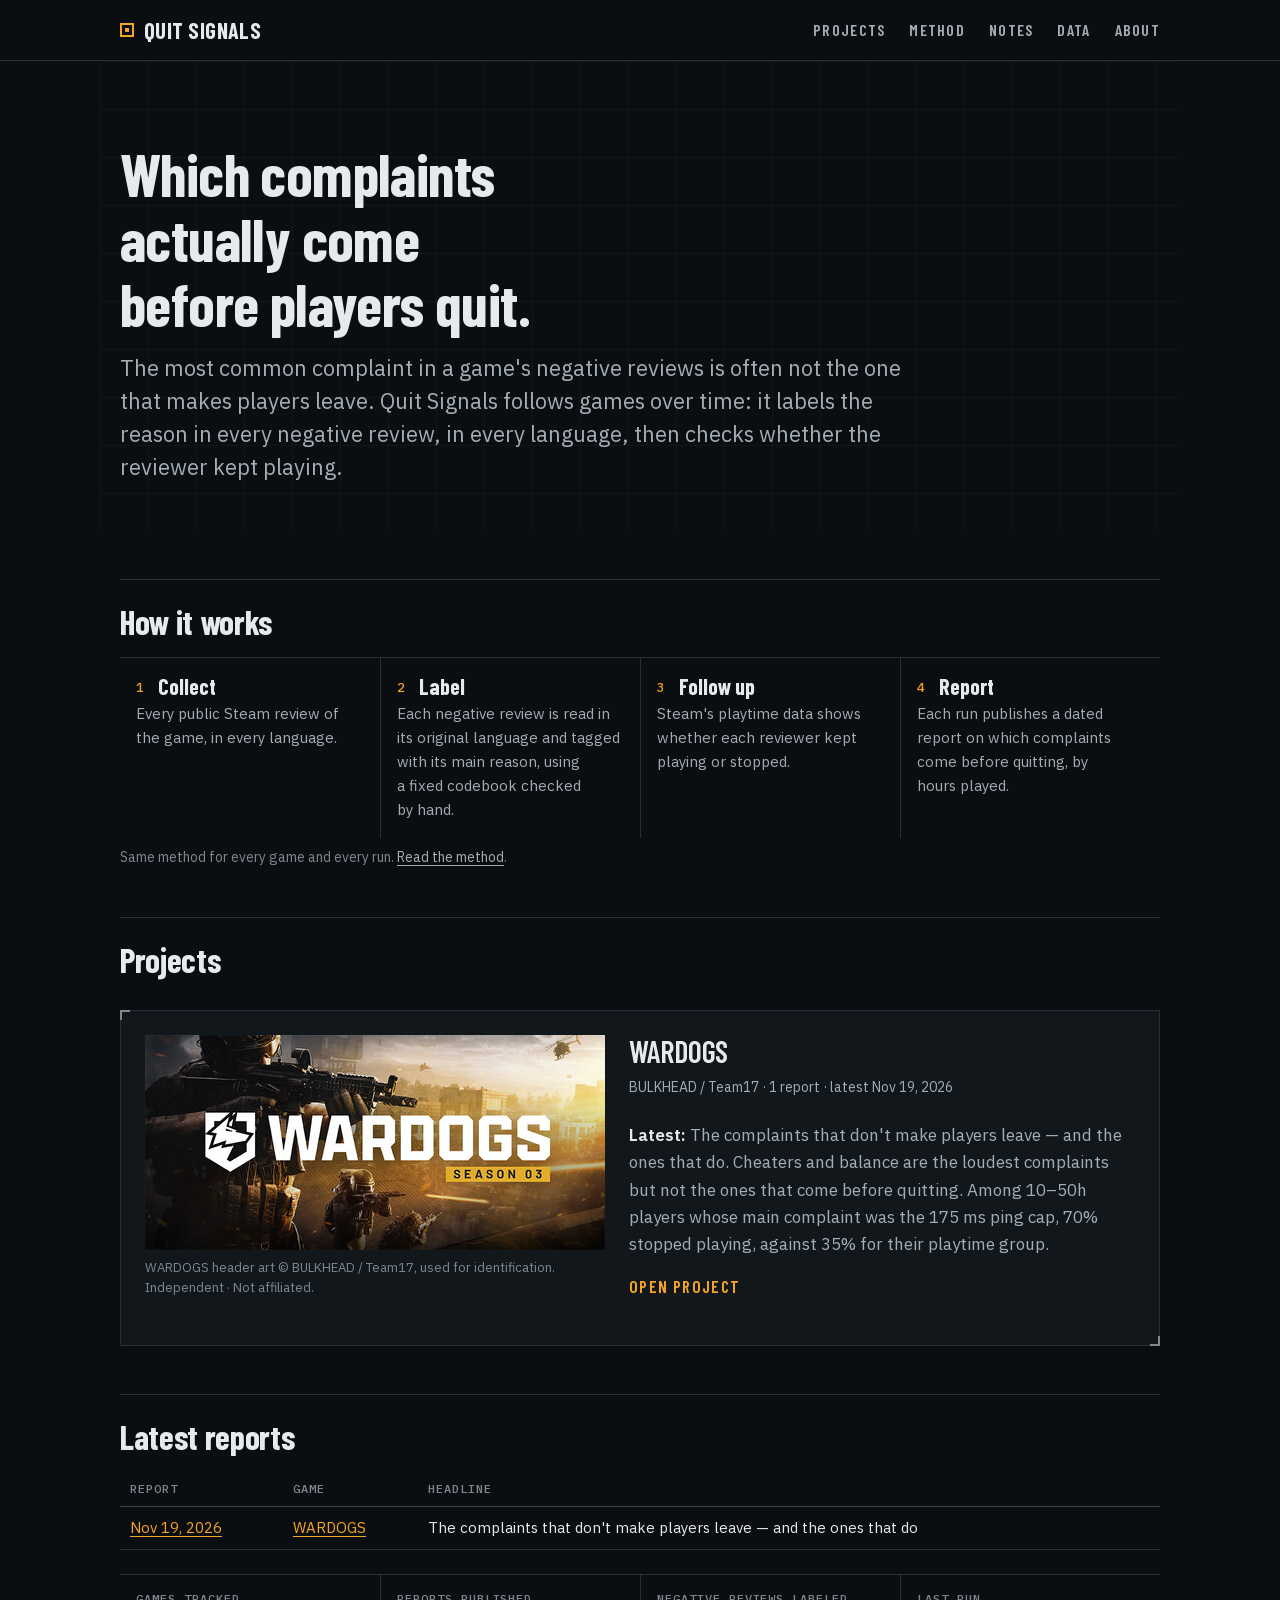
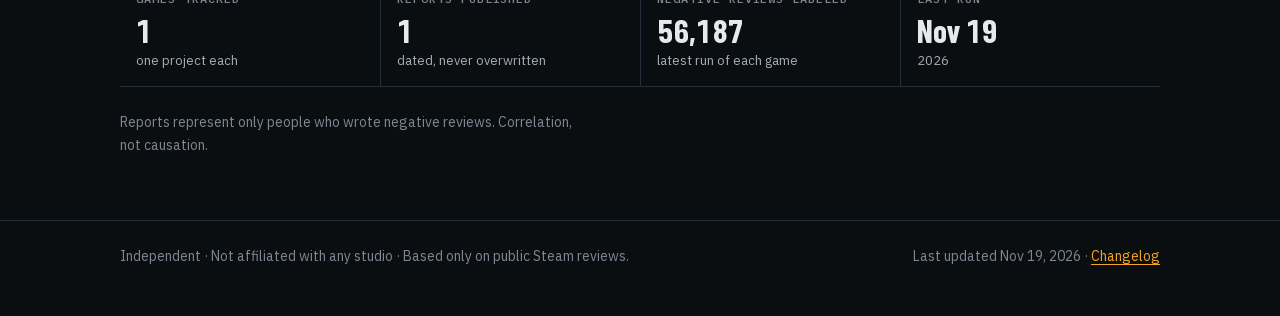
==== index.html @ 78096a10 "Publish Quit Signals: WARDOGS project, report of Nov 19, 2026 Co-Authored-By: Claude Opus 5.5 <norep" ====
<!doctype html>
<html lang="en">
<head>
<meta charset="utf-8">
<meta name="viewport" content="width=device-width, initial-scale=1">
<title>Quit Signals · Which complaints come before players quit</title>
<meta name="description" content="Which complaints in public Steam reviews actually come before players quit.">
<meta property="og:title" content="Quit Signals · Which complaints come before players quit">
<meta property="og:description" content="Which complaints in public Steam reviews actually come before players quit.">
<link rel="icon" href="data:image/svg+xml,%3Csvg xmlns='http://www.w3.org/2000/svg' viewBox='0 0 16 16'%3E%3Crect x='1' y='1' width='14' height='14' fill='%230B0E11' stroke='%23F5A524' stroke-width='2'/%3E%3Crect x='5' y='5' width='6' height='6' fill='%23F5A524'/%3E%3C/svg%3E">
<meta name="theme-color" content="#0B0E11">
<link rel="stylesheet" href="./css/site.css">

</head>
<body data-root="./">
<header class="site-head"><div class="inner">
<a class="brand" href="./"><span class="brand-mark" aria-hidden="true"></span>Quit Signals</a>
<nav aria-label="Main"><ul class="nav"><li><a href="./projects/">Projects</a></li><li><a href="./method/">Method</a></li><li><a href="./notes/">Notes</a></li><li><a href="./data/">Data</a></li><li><a href="./about/">About</a></li></ul></nav>
</div></header>
<main>
<section class="hero">
<h1>Which complaints actually come before players quit.</h1>
<p class="lede">The most common complaint in a game's negative reviews is often not the one that makes players leave. Quit Signals follows games over time: it labels the reason in every negative review, in every language, then checks whether the reviewer kept playing.</p>
</section>

<h2>How it works</h2>
<ol class="steps">
<li><span class="label">Collect</span><p>Every public Steam review of the game, in every language.</p></li>
<li><span class="label">Label</span><p>Each negative review is read in its original language and tagged with its main reason, using a fixed codebook checked by hand.</p></li>
<li><span class="label">Follow up</span><p>Steam's playtime data shows whether each reviewer kept playing or stopped.</p></li>
<li><span class="label">Report</span><p>Each run publishes a dated report on which complaints come before quitting, by hours played.</p></li>
</ol>
<p class="meta">Same method for every game and every run. <a href="./method/">Read the method</a>.</p>

<h2>Projects</h2>
<div class="panel">
<a class="report-card" href="./projects/wardogs/">
<figure class="art">
<img src="./assets/wardogs-header.jpg" alt="WARDOGS official Steam header art" width="460" height="215">
<figcaption>WARDOGS header art © BULKHEAD / Team17, used for identification. Independent · Not affiliated.</figcaption>
</figure>
<div>
<h3>WARDOGS</h3>
<p class="meta">BULKHEAD / Team17 · 1 report · latest Nov 19, 2026</p>
<p><strong>Latest:</strong> The complaints that don't make players leave — and the ones that do. Cheaters and balance are the loudest complaints but not the ones that come before quitting. Among 10–50h players whose main complaint was the 175 ms ping cap, 70% stopped playing, against 35% for their playtime group.</p>
<span class="go">Open project</span>
</div>
</a>
</div>

<h2>Latest reports</h2>
<div class="table-wrap"><table class="text-table reports-table">
<thead><tr><th>Report</th><th>Game</th><th class="wrap">Headline</th></tr></thead><tbody><tr><td><a href="./projects/wardogs/2026-11-19/">Nov 19, 2026</a></td><td><a href="./projects/wardogs/">WARDOGS</a></td><td class="wrap">The complaints that don't make players leave — and the ones that do</td></tr></tbody></table></div>

<div class="stats">
<div class="stat"><span class="label">Games tracked</span><span class="value">1</span><span class="note">one project each</span></div>
<div class="stat"><span class="label">Reports published</span><span class="value">1</span><span class="note">dated, never overwritten</span></div>
<div class="stat"><span class="label">Negative reviews labeled</span><span class="value">56,187</span><span class="note">latest run of each game</span></div>
<div class="stat"><span class="label">Last run</span><span class="value">Nov 19</span><span class="note">2026</span></div>
</div>
<p class="meta">Reports represent only people who wrote negative reviews. Correlation, not causation.</p>


</main>
<footer class="site-foot"><div class="inner">
<span>Independent · Not affiliated with any studio · Based only on public Steam reviews.</span>
<span>Last updated Nov 19, 2026 · <a href="./data/#changelog">Changelog</a></span>
</div></footer>
</body>
</html>
---- css/site.css ----
/* Quit Signals — "After-Action" theme. Tokens and rules: DESIGN.md (project root). */

/* ---------- self-hosted fonts (fetched with Impeccable font-fetch) ---------- */
@font-face { font-family: "Barlow Condensed"; font-weight: 600; font-display: swap; src: url("../fonts/barlow-condensed-600-latin.woff2") format("woff2"); unicode-range: U+0000-00FF, U+0131, U+0152-0153, U+02BB-02BC, U+02C6, U+02DA, U+02DC, U+0304, U+0308, U+0329, U+2000-206F, U+20AC, U+2122, U+2191, U+2193, U+2212, U+2215, U+FEFF, U+FFFD; }
@font-face { font-family: "Barlow Condensed"; font-weight: 600; font-display: swap; src: url("../fonts/barlow-condensed-600-latin-ext.woff2") format("woff2"); unicode-range: U+0100-02BA, U+02BD-02C5, U+02C7-02CC, U+02CE-02D7, U+02DD-02FF, U+1E00-1E9F, U+20A0-20AB, U+20AD-20C4, U+2C60-2C7F, U+A720-A7FF; }
@font-face { font-family: "Barlow Condensed"; font-weight: 700; font-display: swap; src: url("../fonts/barlow-condensed-700-latin.woff2") format("woff2"); unicode-range: U+0000-00FF, U+0131, U+0152-0153, U+02BB-02BC, U+02C6, U+02DA, U+02DC, U+0304, U+0308, U+0329, U+2000-206F, U+20AC, U+2122, U+2191, U+2193, U+2212, U+2215, U+FEFF, U+FFFD; }
@font-face { font-family: "Barlow Condensed"; font-weight: 700; font-display: swap; src: url("../fonts/barlow-condensed-700-latin-ext.woff2") format("woff2"); unicode-range: U+0100-02BA, U+02BD-02C5, U+02C7-02CC, U+02CE-02D7, U+02DD-02FF, U+1E00-1E9F, U+20A0-20AB, U+20AD-20C4, U+2C60-2C7F, U+A720-A7FF; }
@font-face { font-family: "IBM Plex Sans"; font-style: normal; font-weight: 400 600; font-display: swap; src: url("../fonts/ibm-plex-sans-latin.woff2") format("woff2"); unicode-range: U+0000-00FF, U+0131, U+0152-0153, U+02BB-02BC, U+02C6, U+02DA, U+02DC, U+0304, U+0308, U+0329, U+2000-206F, U+20AC, U+2122, U+2191, U+2193, U+2212, U+2215, U+FEFF, U+FFFD; }
@font-face { font-family: "IBM Plex Sans"; font-style: normal; font-weight: 400 600; font-display: swap; src: url("../fonts/ibm-plex-sans-latin-ext.woff2") format("woff2"); unicode-range: U+0100-02BA, U+02BD-02C5, U+02C7-02CC, U+02CE-02D7, U+02DD-02FF, U+1E00-1E9F, U+20A0-20AB, U+20AD-20C4, U+2C60-2C7F, U+A720-A7FF; }
@font-face { font-family: "IBM Plex Sans"; font-style: italic; font-weight: 400 600; font-display: swap; src: url("../fonts/ibm-plex-sans-italic-latin.woff2") format("woff2"); unicode-range: U+0000-00FF, U+0131, U+0152-0153, U+02BB-02BC, U+02C6, U+02DA, U+02DC, U+0304, U+0308, U+0329, U+2000-206F, U+20AC, U+2122, U+2191, U+2193, U+2212, U+2215, U+FEFF, U+FFFD; }
@font-face { font-family: "IBM Plex Sans"; font-style: italic; font-weight: 400 600; font-display: swap; src: url("../fonts/ibm-plex-sans-italic-latin-ext.woff2") format("woff2"); unicode-range: U+0100-02BA, U+02BD-02C5, U+02C7-02CC, U+02CE-02D7, U+02DD-02FF, U+1E00-1E9F, U+20A0-20AB, U+20AD-20C4, U+2C60-2C7F, U+A720-A7FF; }
@font-face { font-family: "IBM Plex Mono"; font-weight: 400; font-display: swap; src: url("../fonts/ibm-plex-mono-400-latin.woff2") format("woff2"); unicode-range: U+0000-00FF, U+0131, U+0152-0153, U+02BB-02BC, U+02C6, U+02DA, U+02DC, U+0304, U+0308, U+0329, U+2000-206F, U+20AC, U+2122, U+2191, U+2193, U+2212, U+2215, U+FEFF, U+FFFD; }
@font-face { font-family: "IBM Plex Mono"; font-weight: 400; font-display: swap; src: url("../fonts/ibm-plex-mono-400-latin-ext.woff2") format("woff2"); unicode-range: U+0100-02BA, U+02BD-02C5, U+02C7-02CC, U+02CE-02D7, U+02DD-02FF, U+1E00-1E9F, U+20A0-20AB, U+20AD-20C4, U+2C60-2C7F, U+A720-A7FF; }
@font-face { font-family: "IBM Plex Mono"; font-weight: 500; font-display: swap; src: url("../fonts/ibm-plex-mono-500-latin.woff2") format("woff2"); unicode-range: U+0000-00FF, U+0131, U+0152-0153, U+02BB-02BC, U+02C6, U+02DA, U+02DC, U+0304, U+0308, U+0329, U+2000-206F, U+20AC, U+2122, U+2191, U+2193, U+2212, U+2215, U+FEFF, U+FFFD; }
@font-face { font-family: "IBM Plex Mono"; font-weight: 500; font-display: swap; src: url("../fonts/ibm-plex-mono-500-latin-ext.woff2") format("woff2"); unicode-range: U+0100-02BA, U+02BD-02C5, U+02C7-02CC, U+02CE-02D7, U+02DD-02FF, U+1E00-1E9F, U+20A0-20AB, U+20AD-20C4, U+2C60-2C7F, U+A720-A7FF; }

/* ---------- tokens ---------- */
:root {
  color-scheme: dark;
  --bg: #0B0E11;
  --panel: #12171C;
  --rule: #26303A;
  --rule-strong: #3A4651;
  --text: #E6EAED;
  --text2: #A3ADB6;
  --text3: #7D8791;
  --accent: #F5A524;
  --on-accent: #0B0E11;
  --display: "Barlow Condensed", "Arial Narrow", sans-serif;
  --sans: "IBM Plex Sans", system-ui, sans-serif;
  --mono: "IBM Plex Mono", ui-monospace, monospace;
  --max: 1080px;
  --text-w: 720px;
  --s1: 4px; --s2: 8px; --s3: 16px; --s4: 24px; --s5: 32px; --s6: 48px; --s7: 64px;
}

/* ---------- base + browser surfaces ---------- */
* { box-sizing: border-box; }
html { -webkit-text-size-adjust: 100%; scrollbar-color: var(--rule-strong) var(--bg); }
body { margin: 0; background: var(--bg); color: var(--text); font: 17px/1.6 var(--sans); caret-color: var(--accent); }
::selection { background: var(--accent); color: var(--on-accent); }
:focus-visible { outline: 2px solid var(--accent); outline-offset: 2px; }
a { color: var(--accent); text-decoration-thickness: 1px; text-underline-offset: 3px; }
a:hover { text-decoration-thickness: 2px; }
img { max-width: 100%; height: auto; display: block; }
h1, h2, h3 { font-family: var(--display); font-weight: 700; line-height: 1.08; letter-spacing: -0.01em; text-wrap: balance; color: var(--text); }
h1 { font-size: clamp(38px, 5.4vw, 60px); margin: 0 0 var(--s3); }
h2 { font-size: clamp(28px, 3vw, 34px); margin: var(--s6) 0 var(--s3); padding-top: var(--s4); border-top: 1px solid var(--rule); }
h3 { font-size: 23px; font-weight: 600; margin: var(--s5) 0 var(--s2); }
h4 { font: 600 17px/1.3 var(--sans); margin: 0 0 var(--s1); }
p { margin: 0 0 var(--s3); text-wrap: pretty; }
li, dd, figcaption { text-wrap: pretty; }
.prose p, .prose li, .prose dd { max-width: 60ch; }
.chart-block .sub, .chart-block .foot, .meta, .lede { max-width: 64ch; }
strong { font-weight: 600; color: var(--text); }
em { color: var(--text2); }
hr { border: 0; border-top: 1px solid var(--rule); margin: var(--s6) 0; }
code { font: 0.86em var(--mono); color: var(--text2); background: var(--panel); border: 1px solid var(--rule); padding: 0 5px; border-radius: 2px; }
.num, .mono { font-family: var(--mono); font-variant-numeric: tabular-nums; }
@media (prefers-reduced-motion: reduce) { * { transition: none !important; animation: none !important; } }

/* ---------- header / footer ---------- */
.site-head { border-bottom: 1px solid var(--rule); }
.site-head .inner { max-width: var(--max); margin: 0 auto; padding: 0 20px; min-height: 60px; display: flex; align-items: center; justify-content: space-between; gap: var(--s3); flex-wrap: wrap; }
.brand { display: flex; align-items: center; gap: 10px; color: var(--text); text-decoration: none; font: 700 22px/1 var(--display); letter-spacing: 0.02em; text-transform: uppercase; }
.brand-mark { width: 14px; height: 14px; border: 2px solid var(--accent); position: relative; }
.brand-mark::after { content: ""; position: absolute; inset: 3px; background: var(--accent); }
.nav { display: flex; gap: 0 var(--s4); list-style: none; margin: 0; padding: 0; }
.nav a { display: block; padding: 18px 0 16px; font: 600 16px/1 var(--display); letter-spacing: 0.08em; text-transform: uppercase; color: var(--text2); text-decoration: none; border-bottom: 2px solid transparent; transition: color 150ms ease-out; }
.nav a:hover { color: var(--text); }
.nav a[aria-current="page"] { color: var(--text); border-bottom-color: var(--accent); }
.site-foot { border-top: 1px solid var(--rule); margin-top: var(--s7); }
.site-foot .inner { max-width: var(--max); margin: 0 auto; padding: var(--s4) 20px var(--s6); display: flex; justify-content: space-between; gap: var(--s2) var(--s4); flex-wrap: wrap; font: 14px/1.6 var(--sans); color: var(--text3); }

/* ---------- layout ---------- */
main { max-width: var(--max); margin: 0 auto; padding: var(--s6) 20px 0; }
.prose { max-width: var(--text-w); }
.center { margin-left: auto; margin-right: auto; }
.lede { font-size: clamp(19px, 2vw, 22px); line-height: 1.5; color: var(--text2); max-width: 62ch; margin: 0 0 var(--s4); }
.meta { font: 14px/1.6 var(--sans); color: var(--text3); margin: 0 0 var(--s4); }
.meta a { color: var(--text2); }
.muted { color: var(--text2); }
.small { font-size: 14px; }
.prose li { margin: 6px 0; }
.prose ul, .prose ol { padding-left: 1.2em; }
.prose li::marker { color: var(--text3); }

/* hero: the one place with the grid texture (DESIGN.md: <=4% opacity) */
.hero { position: relative; padding: var(--s5) 0 var(--s4); }
.hero::before { content: ""; position: absolute; inset: -48px -20px 0; z-index: -1; opacity: 0.5;
  background-image: url("data:image/svg+xml,%3Csvg xmlns='http://www.w3.org/2000/svg' width='48' height='48'%3E%3Cpath d='M48 0H0V48' fill='none' stroke='%2326303A' stroke-width='1'/%3E%3C/svg%3E"); }
.hero h1 { max-width: 16ch; }

/* ---------- panel (one level, corner ticks) ---------- */
.panel, .chart-block { position: relative; background: var(--panel); border: 1px solid var(--rule); padding: var(--s4); margin: var(--s5) 0; }
.panel::before, .panel::after, .chart-block::before, .chart-block::after { content: ""; position: absolute; width: 8px; height: 8px; border: 0 solid var(--text3); pointer-events: none; }
.panel::before, .chart-block::before { top: -1px; left: -1px; border-top-width: 2px; border-left-width: 2px; }
.panel::after, .chart-block::after { bottom: -1px; right: -1px; border-bottom-width: 2px; border-right-width: 2px; }
.chart-block h2, .chart-block h3 { margin: 0 0 var(--s1); padding: 0; border: 0; font-size: 24px; }
.chart-block .sub { margin: 0 0 var(--s3); color: var(--text2); font-size: 15px; max-width: 62ch; }
.chart-block .foot { margin: var(--s3) 0 0; color: var(--text3); font-size: 13px; line-height: 1.55; max-width: 60ch; }
.chart { width: 100%; min-height: 120px; position: relative; }
.chart svg { display: block; overflow: visible; }

/* stat label + value */
.stats { display: grid; grid-template-columns: repeat(4, minmax(0, 1fr)); border-top: 1px solid var(--rule); border-bottom: 1px solid var(--rule); margin: var(--s4) 0; }
.stat { padding: var(--s3); }
.stat + .stat { border-left: 1px solid var(--rule); }
.stat .label { display: block; font: 500 12px/1.4 var(--mono); letter-spacing: 0.08em; text-transform: uppercase; color: var(--text3); margin-bottom: 6px; }
.stat .value { display: block; font: 700 32px/1 var(--display); color: var(--text); font-variant-numeric: tabular-nums; white-space: nowrap; }
.stat .note { display: block; font-size: 13px; color: var(--text2); margin-top: 6px; line-height: 1.45; }

/* ---------- controls ---------- */
.controls { display: flex; flex-wrap: wrap; gap: var(--s2) var(--s4); align-items: center; margin: 0 0 var(--s3); }
.seg { display: inline-flex; flex-wrap: wrap; border: 1px solid var(--rule-strong); border-radius: 2px; }
.seg button { font: 500 13px/1 var(--mono); letter-spacing: 0.02em; min-height: 34px; padding: 0 12px; border: 0; border-right: 1px solid var(--rule-strong); background: transparent; color: var(--text2); cursor: pointer; transition: color 150ms ease-out, background-color 150ms ease-out; }
.seg button:last-child { border-right: 0; }
.seg button:hover { color: var(--text); background: var(--bg); }
.seg button[aria-pressed="true"] { background: var(--accent); color: var(--on-accent); }
.controls label { display: inline-flex; align-items: center; gap: var(--s2); min-height: 34px; font: 14px/1.3 var(--sans); color: var(--text2); cursor: pointer; }
.controls input[type="checkbox"] { accent-color: var(--accent); width: 16px; height: 16px; margin: 0; }
.controls select { font: 13px var(--mono); min-height: 34px; padding: 0 28px 0 10px; color: var(--text); background: var(--bg); border: 1px solid var(--rule-strong); border-radius: 2px; }
.legend { display: flex; flex-wrap: wrap; gap: 6px var(--s3); font: 13px/1.4 var(--sans); color: var(--text2); margin: 0 0 var(--s2); }
.legend i { display: inline-block; width: 10px; height: 10px; margin-right: 6px; vertical-align: -1px; }
.event-note { font: 14px/1.4 var(--sans); color: var(--accent); margin: -6px 0 var(--s2); }
.event-note:empty { display: none; }

/* ---------- tables ---------- */
.table-wrap { overflow-x: auto; -webkit-overflow-scrolling: touch; margin: var(--s3) 0 var(--s4); }
table { border-collapse: collapse; width: 100%; font-size: 15px; }
th, td { padding: 9px 10px; border-bottom: 1px solid var(--rule); text-align: right; white-space: nowrap; font-family: var(--mono); font-variant-numeric: tabular-nums; }
th:first-child, td:first-child { text-align: left; font-family: var(--sans); }
th { font: 500 12px/1.3 var(--mono); letter-spacing: 0.08em; text-transform: uppercase; color: var(--text3); border-bottom-color: var(--rule-strong); }
.text-table th, .text-table td { text-align: left; white-space: normal; vertical-align: top; font-family: var(--sans); }
.text-table th { font-family: var(--mono); }
.text-table td:first-child { white-space: nowrap; }
td.wrap, th.wrap { white-space: normal; }

/* quit-signal table */
.qs-table td.cell { position: relative; font-weight: 500; min-width: 66px; cursor: default; }
.qs-table td.small-n { color: var(--text3); font-weight: 400;
  background-image: url("data:image/svg+xml,%3Csvg xmlns='http://www.w3.org/2000/svg' width='6' height='6'%3E%3Cpath d='M0 6L6 0' stroke='%2326303A' stroke-width='1'/%3E%3C/svg%3E"); }
.qs-table tr.base td { background: var(--bg); color: var(--text); font-weight: 600; }
.qs-table .tip { display: none; position: absolute; z-index: 5; right: 0; top: 100%; width: 230px; white-space: normal; text-align: left; font: 13px/1.5 var(--sans); color: var(--text); background: var(--bg); border: 1px solid var(--rule-strong); padding: 8px 10px; }
.qs-table .tip b { font-weight: 600; }
.qs-table td.cell:hover .tip, .qs-table td.cell:focus .tip { display: block; }
.qs-table td.cell:focus { outline: 2px solid var(--accent); outline-offset: -2px; }

/* timeline events */
.event-chips { display: flex; flex-wrap: wrap; gap: var(--s2); margin: var(--s3) 0 0; }
.event-chips button { font: 500 13px/1 var(--mono); min-height: 34px; padding: 0 12px; border: 1px solid var(--rule-strong); border-radius: 2px; background: transparent; color: var(--text2); cursor: pointer; }
.event-chips button:hover { color: var(--text); }
.event-chips button[aria-pressed="true"] { background: var(--accent); border-color: var(--accent); color: var(--on-accent); }
.event-panel { margin-top: var(--s3); padding-top: var(--s3); border-top: 1px solid var(--rule); font-size: 15px; }
.event-panel h4 { font: 700 20px/1.2 var(--display); margin-bottom: var(--s1); }
.event-panel p { margin: 0 0 var(--s2); color: var(--text2); }
.event-panel blockquote { margin: var(--s2) 0 0; padding: 0 0 0 var(--s3); border: 0; color: var(--text); font-style: italic; }
.event-panel blockquote .who { display: block; font: normal 12px/1.5 var(--mono); color: var(--text3); margin-top: 4px; }

/* ---------- report card + game art ---------- */
.report-card { display: grid; grid-template-columns: minmax(0, 460px) minmax(0, 1fr); gap: var(--s4); align-items: start; text-decoration: none; color: var(--text); }
.report-card h2, .report-card h3 { margin: 0 0 var(--s2); padding: 0; border: 0; font-size: 30px; }
.report-card p { color: var(--text2); }
.report-card .go { font: 600 17px/1 var(--display); letter-spacing: 0.08em; text-transform: uppercase; color: var(--accent); }
a.report-card:hover h2, a.report-card:hover h3 { color: var(--accent); }
.art { margin: 0 0 var(--s4); }
.art img { width: 100%; max-width: 460px; aspect-ratio: 460 / 215; object-fit: contain; background: var(--bg); }
.art figcaption { font: 13px/1.5 var(--sans); color: var(--text3); margin-top: var(--s2); }
.report-head { display: grid; grid-template-columns: minmax(0, 1fr) minmax(0, 300px); gap: var(--s4); align-items: start; }

/* ---------- method: pipeline ---------- */
.pipeline { display: grid; grid-template-columns: repeat(4, minmax(0, 1fr)); margin: var(--s4) 0 var(--s2); border: 1px solid var(--rule); background: var(--panel); }
.step { position: relative; padding: var(--s3) var(--s4) var(--s3) var(--s3); }
.step + .step { border-left: 1px solid var(--rule); }
.step .label { display: block; font: 500 12px/1.4 var(--mono); letter-spacing: 0.08em; text-transform: uppercase; color: var(--text3); }
.step b { display: block; font: 700 34px/1.1 var(--display); color: var(--text); margin: 4px 0; font-variant-numeric: tabular-nums; }
.step .how { font-size: 13px; color: var(--text2); line-height: 1.45; }
.step:not(:last-child)::after { content: ""; position: absolute; z-index: 2; right: -6px; top: 50%; width: 10px; height: 10px; margin-top: -5px; background: var(--panel); border-top: 1px solid var(--accent); border-right: 1px solid var(--accent); transform: rotate(45deg); }
.bar-track { height: 4px; background: var(--rule); margin-top: var(--s3); }
.bar-track i { display: block; height: 100%; background: var(--accent); }

/* codebook */
.code-cat { border-top: 1px solid var(--rule); padding: var(--s2) 0; }
.code-cat h3 { margin-top: var(--s3); }
.code-cat dl { display: grid; grid-template-columns: 130px minmax(0, 1fr); gap: 6px var(--s3); margin: var(--s2) 0; font-size: 15px; }
.code-cat dt { font: 500 12px/1.9 var(--mono); letter-spacing: 0.06em; text-transform: uppercase; color: var(--text3); }
.code-cat dd { margin: 0; color: var(--text2); }
.code-cat dd ul { margin: 0; padding-left: 1.1em; }

/* notes list */
.note-list { list-style: none; padding: 0; margin: var(--s4) 0 0; }
.note-list li { border-top: 1px solid var(--rule); padding: var(--s4) 0; }
.note-list a { font: 700 28px/1.15 var(--display); color: var(--text); text-decoration: none; }
.note-list a:hover { color: var(--accent); }
.note-list p { margin: var(--s2) 0 0; color: var(--text2); }

.placeholder { color: var(--accent); border: 1px dashed var(--accent); padding: 1px 8px; font-family: var(--mono); font-size: 14px; }

/* ---------- phones ---------- */
@media (max-width: 760px) {
  body { font-size: 16px; }
  main { padding: var(--s5) 16px 0; }
  .site-head .inner, .site-foot .inner { padding-left: 16px; padding-right: 16px; }
  .site-head .inner { padding-top: 12px; }
  .nav { gap: 0 var(--s3); }
  .nav a { padding: 12px 0; font-size: 15px; }
  .panel, .chart-block { padding: var(--s3) 12px; }
  .hero::before { left: -16px; right: -16px; }
  .stats { grid-template-columns: repeat(2, minmax(0, 1fr)); }
  .stat:nth-child(3) { border-left: 0; }
  .stat:nth-child(n+3) { border-top: 1px solid var(--rule); }
  .report-card, .report-head { grid-template-columns: 1fr; }
  .pipeline { grid-template-columns: 1fr; }
  .step + .step { border-left: 0; border-top: 1px solid var(--rule); }
  .step:not(:last-child)::after { right: auto; left: 24px; top: auto; bottom: -6px; margin: 0; transform: rotate(135deg); }
  .code-cat dl { grid-template-columns: 1fr; gap: 0; }
  .code-cat dd { margin-bottom: var(--s2); }
  .seg button, .event-chips button, .controls select, .controls label { min-height: 44px; }
  th, td { padding: 8px; font-size: 14px; }
  .qs-table .tip { width: 190px; }
}
.legend i.hatch { border: 1px solid var(--rule-strong); background-image: url("data:image/svg+xml,%3Csvg xmlns='http://www.w3.org/2000/svg' width='4' height='4'%3E%3Cpath d='M0 4L4 0' stroke='%237D8791' stroke-width='1'/%3E%3C/svg%3E"); }

/* chart text: reason names in sans, numbers stay mono; keyboard focus on data marks */
[data-chart="explorer"] g[aria-label="y-axis tick label"], [data-chart="explorer"] g[aria-label="y-axis tick label"] text { font-family: var(--sans); font-size: 13px; fill: var(--text2); }
.chart svg [tabindex]:focus { outline: none; }
.chart svg [tabindex]:focus-visible { stroke: var(--accent); stroke-width: 2px; }
.report-card.single { grid-template-columns: 1fr; }
.reports-table td.num { white-space: nowrap; font-family: var(--mono); }

/* home: how it works (ordered: the sequence is the method) */
.steps { list-style: none; counter-reset: step; display: grid; grid-template-columns: repeat(4, minmax(0, 1fr)); margin: var(--s3) 0 var(--s2); padding: 0; border-top: 1px solid var(--rule); }
.steps li { counter-increment: step; padding: var(--s3); }
.steps li + li { border-left: 1px solid var(--rule); }
.steps .label { display: block; font: 700 22px/1.1 var(--display); color: var(--text); margin-bottom: var(--s1); }
.steps .label::before { content: counter(step) " "; font: 500 13px/1 var(--mono); color: var(--accent); margin-right: 6px; vertical-align: 3px; }
.steps p { color: var(--text2); font-size: 15px; margin: 0; }
@media (max-width: 760px) {
  .steps { grid-template-columns: 1fr; }
  .steps li + li { border-left: 0; }
  .steps li + li { border-top: 1px solid var(--rule); }
}
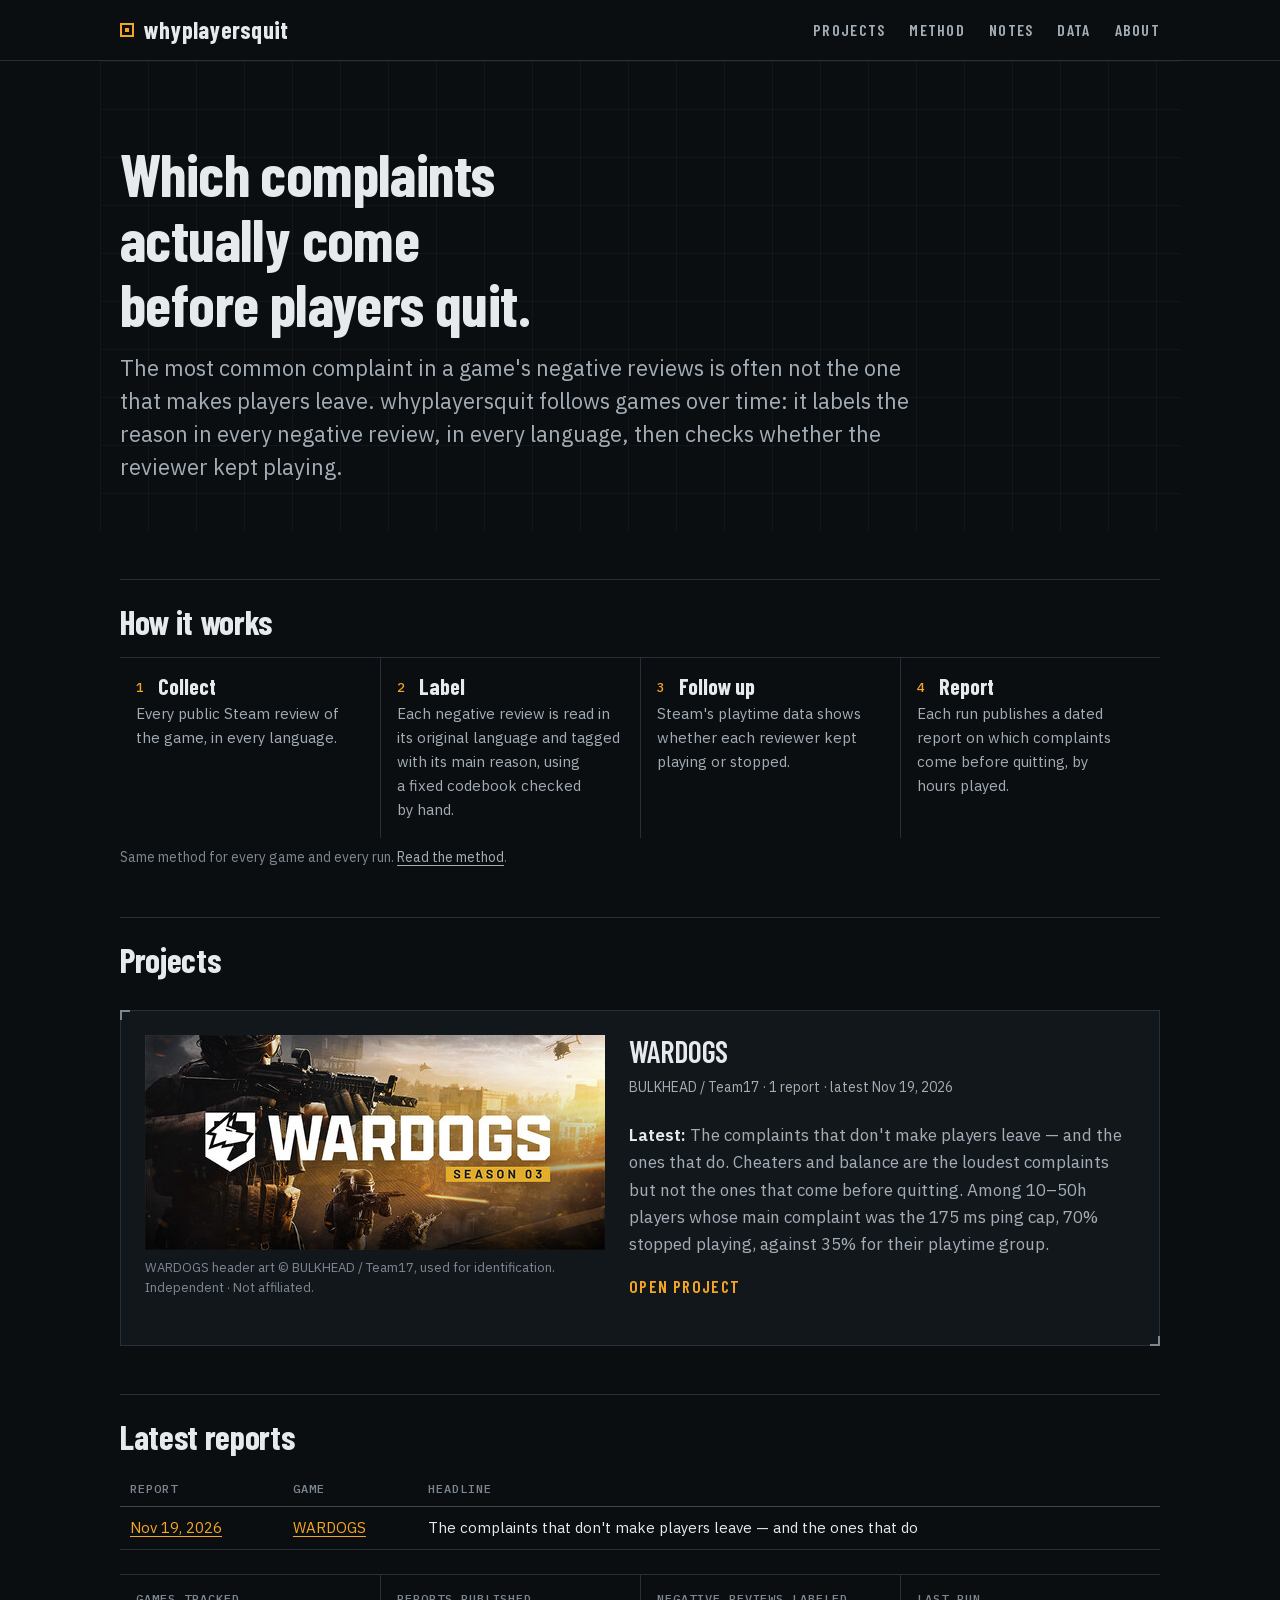
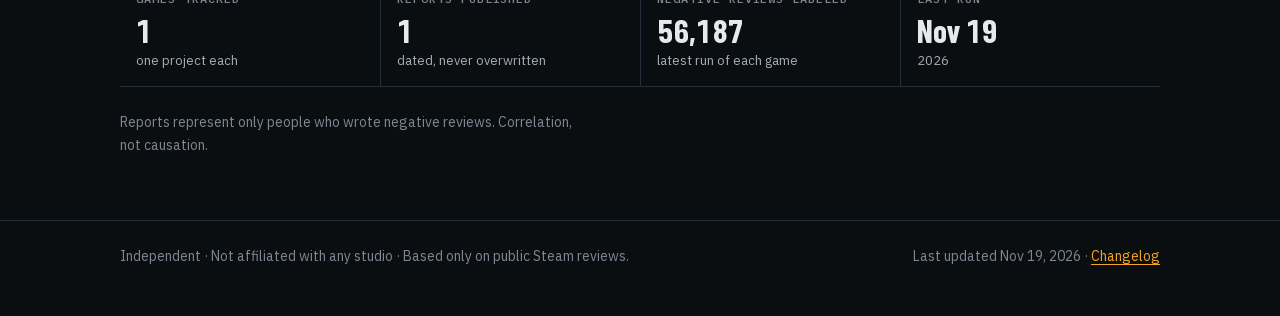
==== commit 8bc244a8: "Rename site to whyplayersquit Co-Authored-By: Claude Opus 5.5 <noreply@anthropic.com>" ====
--- a/index.html
+++ b/index.html
@@ -3,9 +3,9 @@
 <head>
 <meta charset="utf-8">
 <meta name="viewport" content="width=device-width, initial-scale=1">
-<title>Quit Signals · Which complaints come before players quit</title>
+<title>whyplayersquit · Which complaints come before players quit</title>
 <meta name="description" content="Which complaints in public Steam reviews actually come before players quit.">
-<meta property="og:title" content="Quit Signals · Which complaints come before players quit">
+<meta property="og:title" content="whyplayersquit · Which complaints come before players quit">
 <meta property="og:description" content="Which complaints in public Steam reviews actually come before players quit.">
 <link rel="icon" href="data:image/svg+xml,%3Csvg xmlns='http://www.w3.org/2000/svg' viewBox='0 0 16 16'%3E%3Crect x='1' y='1' width='14' height='14' fill='%230B0E11' stroke='%23F5A524' stroke-width='2'/%3E%3Crect x='5' y='5' width='6' height='6' fill='%23F5A524'/%3E%3C/svg%3E">
 <meta name="theme-color" content="#0B0E11">
@@ -14,13 +14,13 @@
 </head>
 <body data-root="./">
 <header class="site-head"><div class="inner">
-<a class="brand" href="./"><span class="brand-mark" aria-hidden="true"></span>Quit Signals</a>
+<a class="brand" href="./"><span class="brand-mark" aria-hidden="true"></span>whyplayersquit</a>
 <nav aria-label="Main"><ul class="nav"><li><a href="./projects/">Projects</a></li><li><a href="./method/">Method</a></li><li><a href="./notes/">Notes</a></li><li><a href="./data/">Data</a></li><li><a href="./about/">About</a></li></ul></nav>
 </div></header>
 <main>
 <section class="hero">
 <h1>Which complaints actually come before players quit.</h1>
-<p class="lede">The most common complaint in a game's negative reviews is often not the one that makes players leave. Quit Signals follows games over time: it labels the reason in every negative review, in every language, then checks whether the reviewer kept playing.</p>
+<p class="lede">The most common complaint in a game's negative reviews is often not the one that makes players leave. whyplayersquit follows games over time: it labels the reason in every negative review, in every language, then checks whether the reviewer kept playing.</p>
 </section>
 
 <h2>How it works</h2>
--- a/css/site.css
+++ b/css/site.css
@@ -1,4 +1,4 @@
-/* Quit Signals — "After-Action" theme. Tokens and rules: DESIGN.md (project root). */
+/* whyplayersquit — "After-Action" theme. Tokens and rules: DESIGN.md (project root). */
 
 /* ---------- self-hosted fonts (fetched with Impeccable font-fetch) ---------- */
 @font-face { font-family: "Barlow Condensed"; font-weight: 600; font-display: swap; src: url("../fonts/barlow-condensed-600-latin.woff2") format("woff2"); unicode-range: U+0000-00FF, U+0131, U+0152-0153, U+02BB-02BC, U+02C6, U+02DA, U+02DC, U+0304, U+0308, U+0329, U+2000-206F, U+20AC, U+2122, U+2191, U+2193, U+2212, U+2215, U+FEFF, U+FFFD; }
@@ -62,7 +62,7 @@
 /* ---------- header / footer ---------- */
 .site-head { border-bottom: 1px solid var(--rule); }
 .site-head .inner { max-width: var(--max); margin: 0 auto; padding: 0 20px; min-height: 60px; display: flex; align-items: center; justify-content: space-between; gap: var(--s3); flex-wrap: wrap; }
-.brand { display: flex; align-items: center; gap: 10px; color: var(--text); text-decoration: none; font: 700 22px/1 var(--display); letter-spacing: 0.02em; text-transform: uppercase; }
+.brand { display: flex; align-items: center; gap: 10px; color: var(--text); text-decoration: none; font: 700 24px/1 var(--display); letter-spacing: 0.01em; }
 .brand-mark { width: 14px; height: 14px; border: 2px solid var(--accent); position: relative; }
 .brand-mark::after { content: ""; position: absolute; inset: 3px; background: var(--accent); }
 .nav { display: flex; gap: 0 var(--s4); list-style: none; margin: 0; padding: 0; }
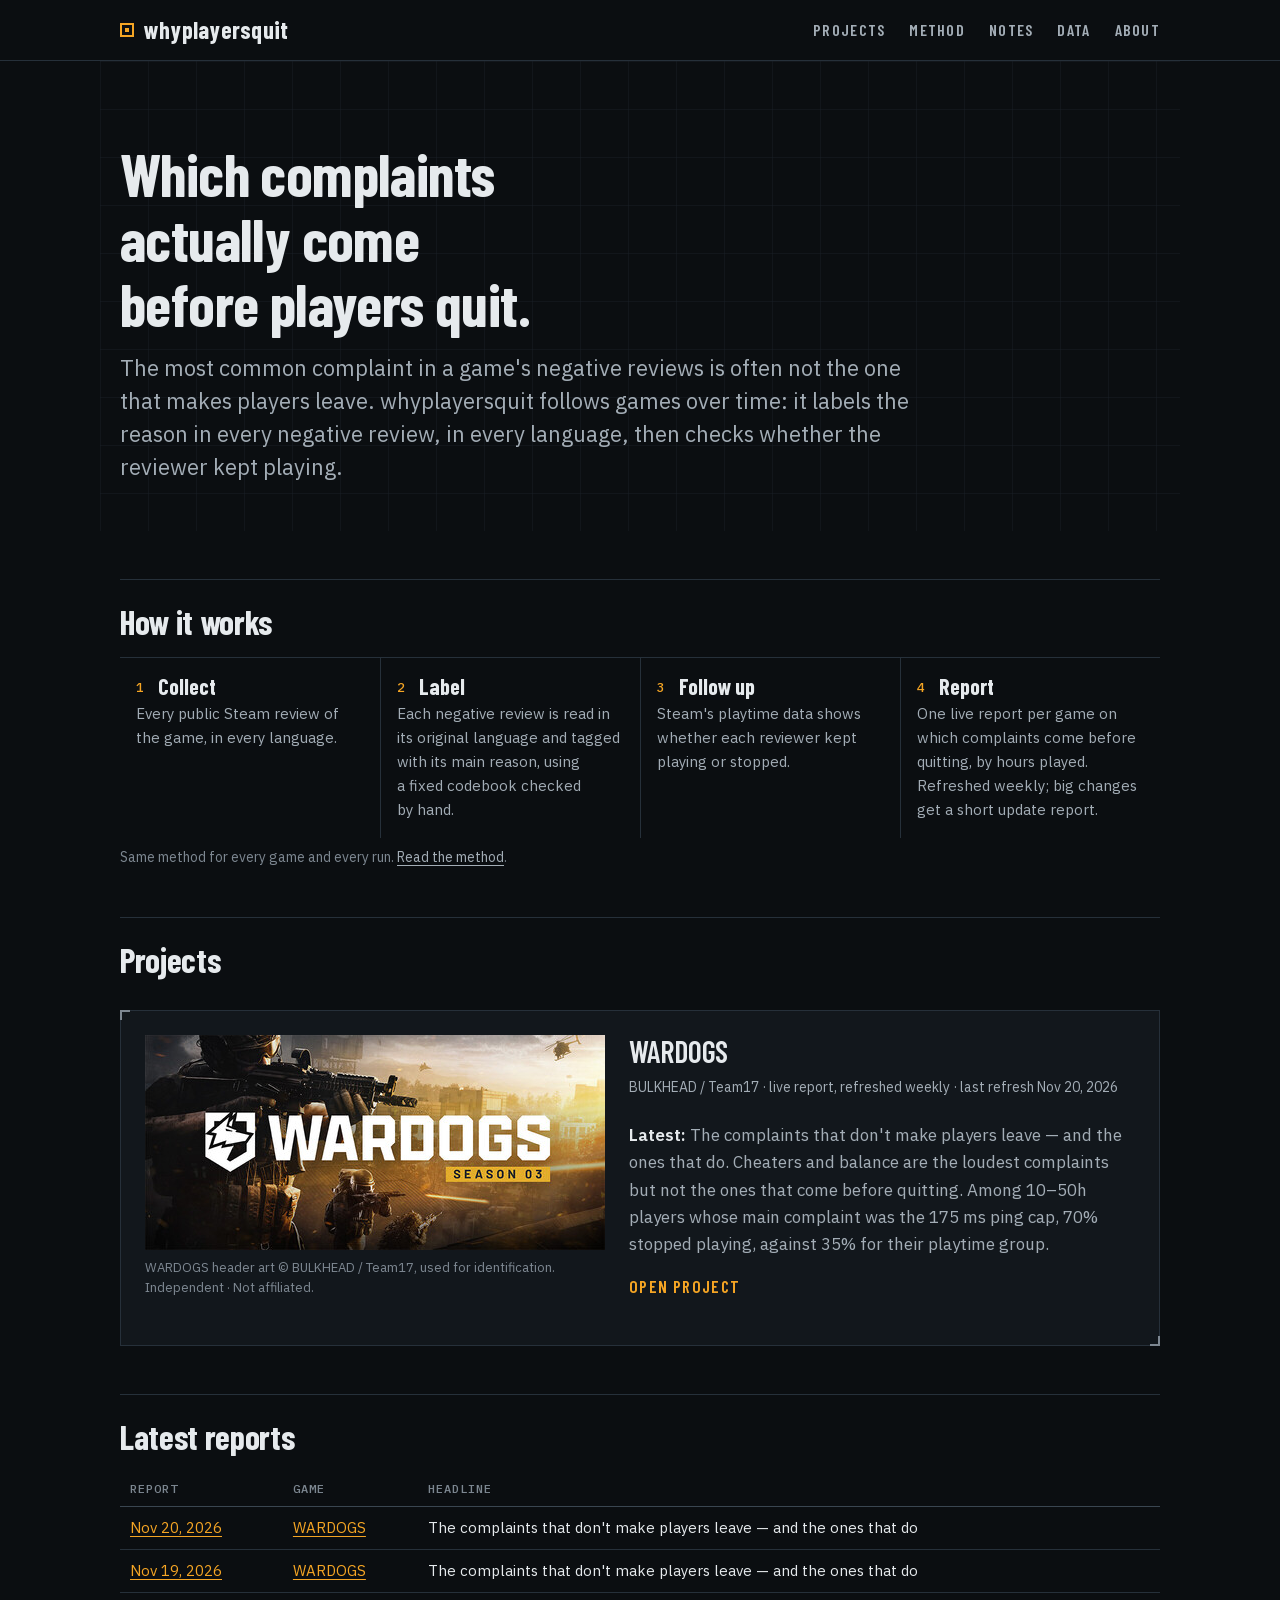
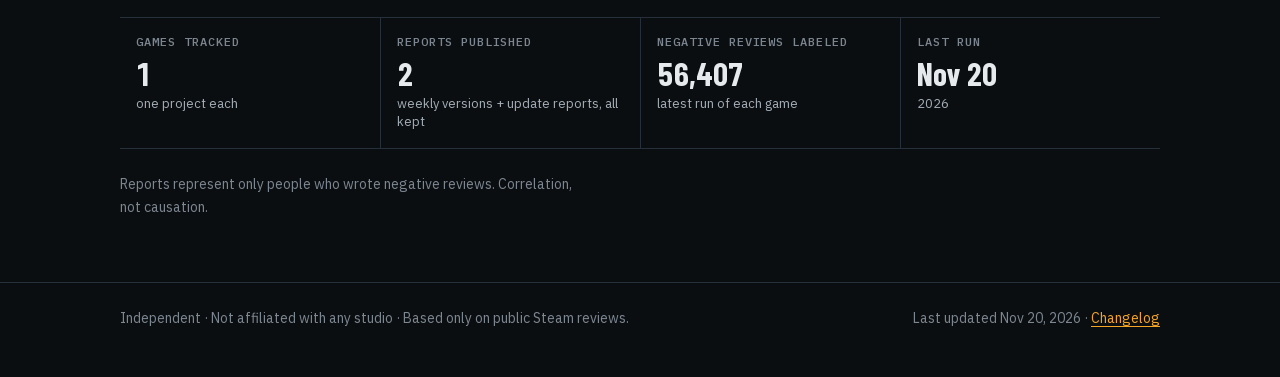
==== commit a739bf94: "Weekly refresh. Reviews collected Nov 20 (207,984 reviews); 412 new negative reviews labeled (56,407" ====
--- a/index.html
+++ b/index.html
@@ -28,7 +28,7 @@
 <li><span class="label">Collect</span><p>Every public Steam review of the game, in every language.</p></li>
 <li><span class="label">Label</span><p>Each negative review is read in its original language and tagged with its main reason, using a fixed codebook checked by hand.</p></li>
 <li><span class="label">Follow up</span><p>Steam's playtime data shows whether each reviewer kept playing or stopped.</p></li>
-<li><span class="label">Report</span><p>Each run publishes a dated report on which complaints come before quitting, by hours played.</p></li>
+<li><span class="label">Report</span><p>One live report per game on which complaints come before quitting, by hours played. Refreshed weekly; big changes get a short update report.</p></li>
 </ol>
 <p class="meta">Same method for every game and every run. <a href="./method/">Read the method</a>.</p>
 
@@ -41,7 +41,7 @@
 </figure>
 <div>
 <h3>WARDOGS</h3>
-<p class="meta">BULKHEAD / Team17 · 1 report · latest Nov 19, 2026</p>
+<p class="meta">BULKHEAD / Team17 · live report, refreshed weekly · last refresh Nov 20, 2026</p>
 <p><strong>Latest:</strong> The complaints that don't make players leave — and the ones that do. Cheaters and balance are the loudest complaints but not the ones that come before quitting. Among 10–50h players whose main complaint was the 175 ms ping cap, 70% stopped playing, against 35% for their playtime group.</p>
 <span class="go">Open project</span>
 </div>
@@ -50,13 +50,13 @@
 
 <h2>Latest reports</h2>
 <div class="table-wrap"><table class="text-table reports-table">
-<thead><tr><th>Report</th><th>Game</th><th class="wrap">Headline</th></tr></thead><tbody><tr><td><a href="./projects/wardogs/2026-11-19/">Nov 19, 2026</a></td><td><a href="./projects/wardogs/">WARDOGS</a></td><td class="wrap">The complaints that don't make players leave — and the ones that do</td></tr></tbody></table></div>
+<thead><tr><th>Report</th><th>Game</th><th class="wrap">Headline</th></tr></thead><tbody><tr><td><a href="./projects/wardogs/">Nov 20, 2026</a></td><td><a href="./projects/wardogs/">WARDOGS</a></td><td class="wrap">The complaints that don't make players leave — and the ones that do</td></tr><tr><td><a href="./projects/wardogs/archive/2026-11-19/">Nov 19, 2026</a></td><td><a href="./projects/wardogs/">WARDOGS</a></td><td class="wrap">The complaints that don't make players leave — and the ones that do</td></tr></tbody></table></div>
 
 <div class="stats">
 <div class="stat"><span class="label">Games tracked</span><span class="value">1</span><span class="note">one project each</span></div>
-<div class="stat"><span class="label">Reports published</span><span class="value">1</span><span class="note">dated, never overwritten</span></div>
-<div class="stat"><span class="label">Negative reviews labeled</span><span class="value">56,187</span><span class="note">latest run of each game</span></div>
-<div class="stat"><span class="label">Last run</span><span class="value">Nov 19</span><span class="note">2026</span></div>
+<div class="stat"><span class="label">Reports published</span><span class="value">2</span><span class="note">weekly versions + update reports, all kept</span></div>
+<div class="stat"><span class="label">Negative reviews labeled</span><span class="value">56,407</span><span class="note">latest run of each game</span></div>
+<div class="stat"><span class="label">Last run</span><span class="value">Nov 20</span><span class="note">2026</span></div>
 </div>
 <p class="meta">Reports represent only people who wrote negative reviews. Correlation, not causation.</p>
 
@@ -64,7 +64,7 @@
 </main>
 <footer class="site-foot"><div class="inner">
 <span>Independent · Not affiliated with any studio · Based only on public Steam reviews.</span>
-<span>Last updated Nov 19, 2026 · <a href="./data/#changelog">Changelog</a></span>
+<span>Last updated Nov 20, 2026 · <a href="./data/#changelog">Changelog</a></span>
 </div></footer>
 </body>
 </html>
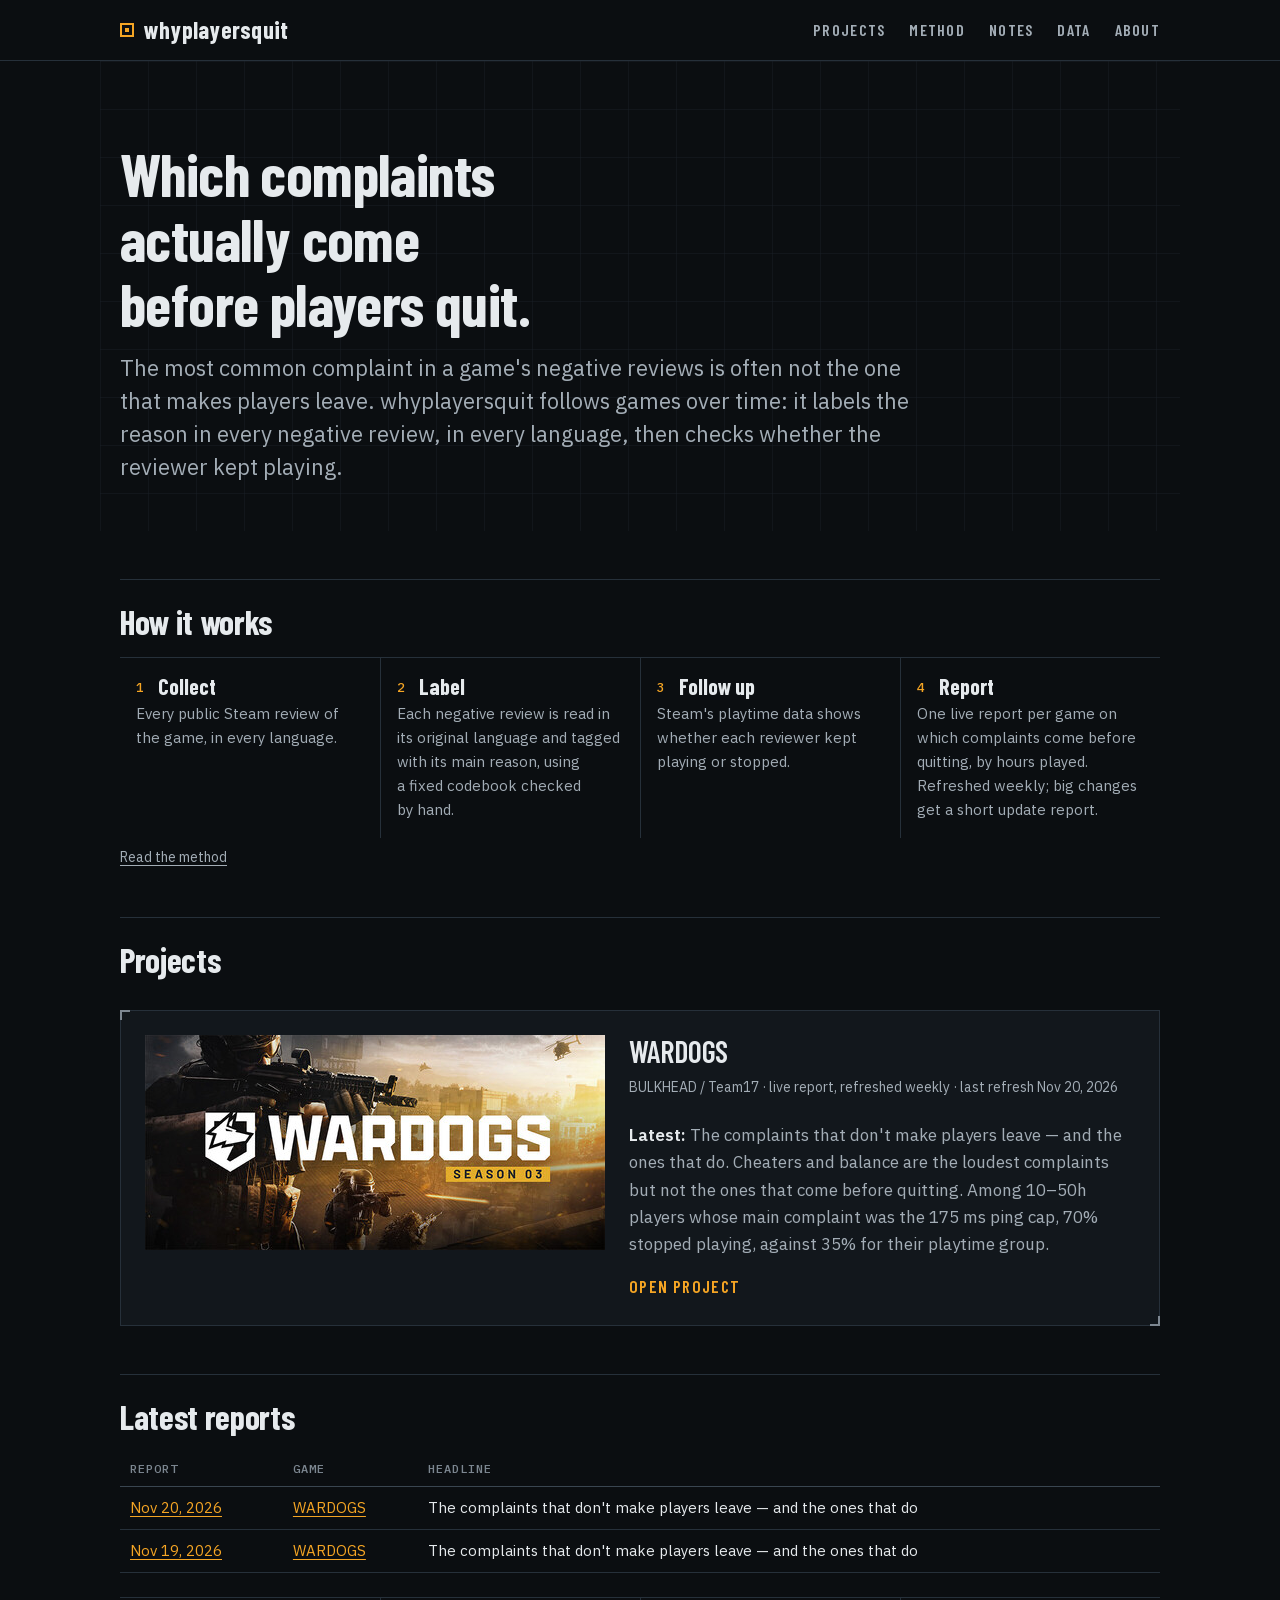
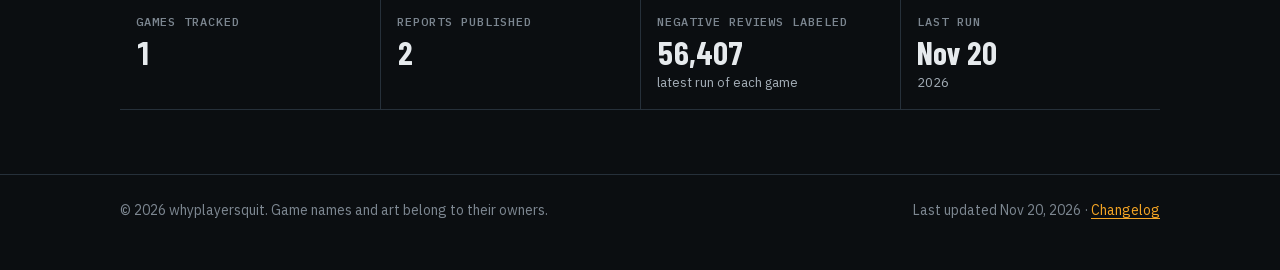
==== commit d3859621: "Report page redesign: key findings and suggestions first, n on every percentage, official timeline s" ====
--- a/index.html
+++ b/index.html
@@ -30,14 +30,13 @@
 <li><span class="label">Follow up</span><p>Steam's playtime data shows whether each reviewer kept playing or stopped.</p></li>
 <li><span class="label">Report</span><p>One live report per game on which complaints come before quitting, by hours played. Refreshed weekly; big changes get a short update report.</p></li>
 </ol>
-<p class="meta">Same method for every game and every run. <a href="./method/">Read the method</a>.</p>
+<p class="meta"><a href="./method/">Read the method</a></p>
 
 <h2>Projects</h2>
 <div class="panel">
 <a class="report-card" href="./projects/wardogs/">
 <figure class="art">
 <img src="./assets/wardogs-header.jpg" alt="WARDOGS official Steam header art" width="460" height="215">
-<figcaption>WARDOGS header art © BULKHEAD / Team17, used for identification. Independent · Not affiliated.</figcaption>
 </figure>
 <div>
 <h3>WARDOGS</h3>
@@ -53,17 +52,16 @@
 <thead><tr><th>Report</th><th>Game</th><th class="wrap">Headline</th></tr></thead><tbody><tr><td><a href="./projects/wardogs/">Nov 20, 2026</a></td><td><a href="./projects/wardogs/">WARDOGS</a></td><td class="wrap">The complaints that don't make players leave — and the ones that do</td></tr><tr><td><a href="./projects/wardogs/archive/2026-11-19/">Nov 19, 2026</a></td><td><a href="./projects/wardogs/">WARDOGS</a></td><td class="wrap">The complaints that don't make players leave — and the ones that do</td></tr></tbody></table></div>
 
 <div class="stats">
-<div class="stat"><span class="label">Games tracked</span><span class="value">1</span><span class="note">one project each</span></div>
-<div class="stat"><span class="label">Reports published</span><span class="value">2</span><span class="note">weekly versions + update reports, all kept</span></div>
+<div class="stat"><span class="label">Games tracked</span><span class="value">1</span></div>
+<div class="stat"><span class="label">Reports published</span><span class="value">2</span></div>
 <div class="stat"><span class="label">Negative reviews labeled</span><span class="value">56,407</span><span class="note">latest run of each game</span></div>
 <div class="stat"><span class="label">Last run</span><span class="value">Nov 20</span><span class="note">2026</span></div>
 </div>
-<p class="meta">Reports represent only people who wrote negative reviews. Correlation, not causation.</p>
 
 
 </main>
 <footer class="site-foot"><div class="inner">
-<span>Independent · Not affiliated with any studio · Based only on public Steam reviews.</span>
+<span>© 2026 whyplayersquit. Game names and art belong to their owners.</span>
 <span>Last updated Nov 20, 2026 · <a href="./data/#changelog">Changelog</a></span>
 </div></footer>
 </body>
--- a/css/site.css
+++ b/css/site.css
@@ -240,3 +240,35 @@
   .steps li + li { border-left: 0; }
   .steps li + li { border-top: 1px solid var(--rule); }
 }
+
+/* ---------- report page: developer-first layout ---------- */
+.report-head { display: grid; grid-template-columns: minmax(0, 1fr) 230px; gap: var(--s4); align-items: start; max-width: var(--max); margin: 0 auto; }
+.report-head h1 { margin-bottom: var(--s2); }
+.report-head .meta { margin-bottom: 0; }
+.report-head .art { margin: 6px 0 0; }
+.findings { position: relative; background: var(--panel); border: 1px solid var(--rule); border-left: 3px solid var(--accent); padding: var(--s4); margin: var(--s5) 0 var(--s4); }
+.findings h2, .suggest > h2 { margin: 0 0 var(--s2); padding: 0; border: 0; font-size: 26px; }
+.findings > p { font-size: 19px; line-height: 1.45; color: var(--text); margin-bottom: var(--s3); }
+.findings ul { margin: 0; padding-left: 1.2em; }
+.findings li { margin: 8px 0; }
+.suggest { margin: var(--s5) 0 0; }
+.cards, .prose .cards { list-style: none; margin: 0; padding: 0; display: grid; gap: var(--s3); }
+.card { background: var(--panel); border: 1px solid var(--rule); padding: var(--s3) var(--s4); }
+.card h3 { display: flex; gap: var(--s2); align-items: baseline; margin: 0 0 var(--s2); font-size: 23px; }
+.card h3 .n { font: 500 14px/1 var(--mono); color: var(--accent); }
+.card dl { margin: 0; }
+.card .row { display: grid; grid-template-columns: 9.5em minmax(0, 1fr); gap: var(--s3); padding: 6px 0; border-top: 1px solid var(--rule); }
+.card dt { font: 500 12px/1.9 var(--mono); letter-spacing: 0.06em; text-transform: uppercase; color: var(--text3); }
+.card dd { margin: 0; font-size: 15px; line-height: 1.55; color: var(--text2); }
+.card .row:first-child dd { color: var(--text); }
+.contact { margin: var(--s3) 0 0; font-size: 15px; color: var(--text2); }
+.watch h3 { margin: 0 0 var(--s2); font-size: 22px; }
+.watch p { color: var(--text2); font-size: 15px; margin-bottom: 0; }
+.event-panel p.sources { font: 13px/1.5 var(--sans); color: var(--text3); margin: var(--s2) 0 0; }
+.event-panel p.sources a { color: var(--text2); }
+@media (max-width: 640px) {
+  .report-head { grid-template-columns: minmax(0, 1fr); gap: var(--s3); }
+  .report-head .art { max-width: 200px; margin: 0; }
+  .findings, .card { padding: var(--s3); }
+  .card .row { grid-template-columns: minmax(0, 1fr); gap: 0; }
+}
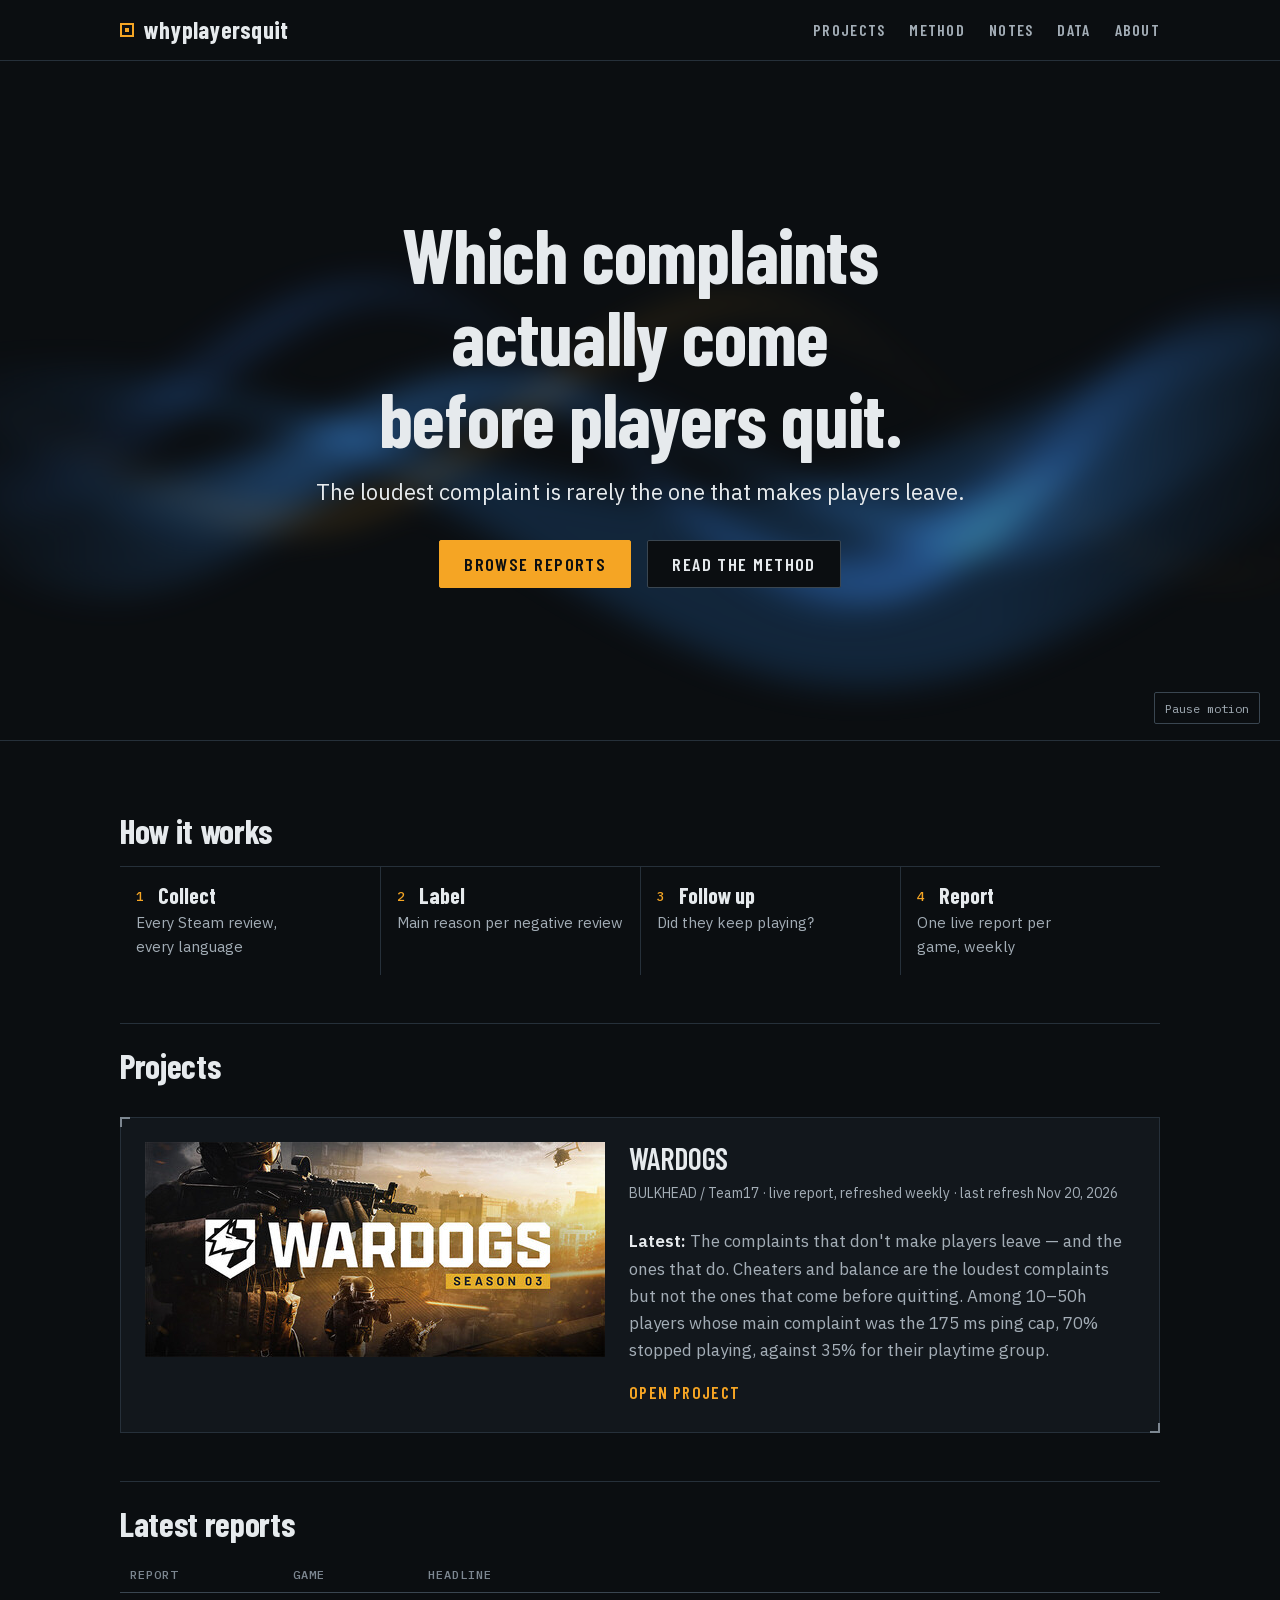
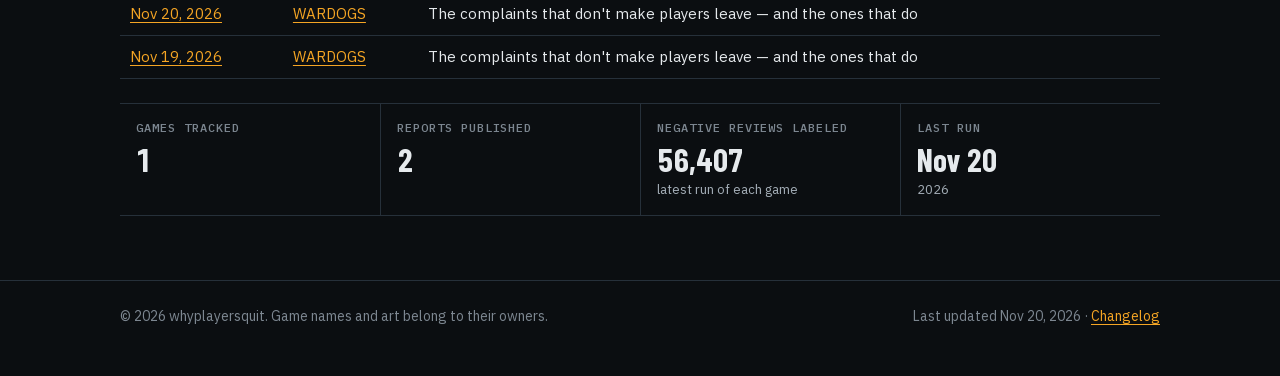
==== commit 3d6cf070: "Visual-first redesign: wave hero, report sidebar, shared filter bar, headline numbers, quit-signal b" ====
--- a/index.html
+++ b/index.html
@@ -18,19 +18,24 @@
 <nav aria-label="Main"><ul class="nav"><li><a href="./projects/">Projects</a></li><li><a href="./method/">Method</a></li><li><a href="./notes/">Notes</a></li><li><a href="./data/">Data</a></li><li><a href="./about/">About</a></li></ul></nav>
 </div></header>
 <main>
-<section class="hero">
+<section class="hero hero-wave">
+<canvas class="wave" aria-hidden="true"></canvas>
+<div class="hero-inner">
 <h1>Which complaints actually come before players quit.</h1>
-<p class="lede">The most common complaint in a game's negative reviews is often not the one that makes players leave. whyplayersquit follows games over time: it labels the reason in every negative review, in every language, then checks whether the reviewer kept playing.</p>
+<p class="lede">The loudest complaint is rarely the one that makes players leave.</p>
+<p class="hero-actions"><a class="btn btn-primary" href="./projects/">Browse reports</a><a class="btn" href="./method/">Read the method</a></p>
+</div>
+<button type="button" class="wave-toggle" aria-pressed="false">Pause motion</button>
 </section>
+<script src="./js/wave.js" defer></script>
 
 <h2>How it works</h2>
 <ol class="steps">
-<li><span class="label">Collect</span><p>Every public Steam review of the game, in every language.</p></li>
-<li><span class="label">Label</span><p>Each negative review is read in its original language and tagged with its main reason, using a fixed codebook checked by hand.</p></li>
-<li><span class="label">Follow up</span><p>Steam's playtime data shows whether each reviewer kept playing or stopped.</p></li>
-<li><span class="label">Report</span><p>One live report per game on which complaints come before quitting, by hours played. Refreshed weekly; big changes get a short update report.</p></li>
+<li><span class="label">Collect</span><p>Every Steam review, every language</p></li>
+<li><span class="label">Label</span><p>Main reason per negative review</p></li>
+<li><span class="label">Follow up</span><p>Did they keep playing?</p></li>
+<li><span class="label">Report</span><p>One live report per game, weekly</p></li>
 </ol>
-<p class="meta"><a href="./method/">Read the method</a></p>
 
 <h2>Projects</h2>
 <div class="panel">
--- a/css/site.css
+++ b/css/site.css
@@ -85,11 +85,23 @@
 .prose ul, .prose ol { padding-left: 1.2em; }
 .prose li::marker { color: var(--text3); }
 
-/* hero: the one place with the grid texture (DESIGN.md: <=4% opacity) */
+/* hero: full-width, with the moving wave (DESIGN.md: the one exception to "no gradients / glow") */
+body { overflow-x: clip; }
 .hero { position: relative; padding: var(--s5) 0 var(--s4); }
-.hero::before { content: ""; position: absolute; inset: -48px -20px 0; z-index: -1; opacity: 0.5;
-  background-image: url("data:image/svg+xml,%3Csvg xmlns='http://www.w3.org/2000/svg' width='48' height='48'%3E%3Cpath d='M48 0H0V48' fill='none' stroke='%2326303A' stroke-width='1'/%3E%3C/svg%3E"); }
 .hero h1 { max-width: 16ch; }
+.hero-wave { margin: calc(-1 * var(--s6)) calc(50% - 50vw) 0; padding: 0 20px; min-height: min(78vh, 680px);
+  display: grid; place-items: center; text-align: center; overflow: hidden; isolation: isolate; border-bottom: 1px solid var(--rule); }
+.hero-wave canvas.wave { position: absolute; inset: -10% -5%; width: 110%; height: 120%; z-index: -1; filter: blur(16px); opacity: 0.55; }
+.hero-inner { max-width: 820px; padding: var(--s6) 0; }
+.hero-wave h1 { max-width: 18ch; margin: 0 auto var(--s3); font-size: clamp(42px, 6.4vw, 76px); }
+.hero-wave .lede { margin: 0 auto var(--s5); color: var(--text); max-width: 60ch; }
+.hero-actions { display: flex; gap: var(--s3); justify-content: center; flex-wrap: wrap; margin: 0; }
+.btn { display: inline-flex; align-items: center; min-height: 48px; padding: 0 var(--s4); border: 1px solid var(--rule-strong); border-radius: 2px;
+  background: var(--bg); color: var(--text); font: 600 18px/1 var(--display); letter-spacing: 0.08em; text-transform: uppercase; text-decoration: none; transition: border-color 150ms ease-out, color 150ms ease-out; }
+.btn:hover { border-color: var(--text2); text-decoration: none; }
+.btn-primary { background: var(--accent); border-color: var(--accent); color: var(--on-accent); }
+.btn-primary:hover { border-color: var(--text); color: var(--on-accent); }
+.hero-wave + script + h2, .hero-wave + h2 { border-top: 0; }
 
 /* ---------- panel (one level, corner ticks) ---------- */
 .panel, .chart-block { position: relative; background: var(--panel); border: 1px solid var(--rule); padding: var(--s4); margin: var(--s5) 0; }
@@ -266,9 +278,138 @@
 .watch p { color: var(--text2); font-size: 15px; margin-bottom: 0; }
 .event-panel p.sources { font: 13px/1.5 var(--sans); color: var(--text3); margin: var(--s2) 0 0; }
 .event-panel p.sources a { color: var(--text2); }
+/* ---------- report page: sidebar + shared filter bar (DESIGN.md "Report page") ---------- */
+main:has(.report-layout) { max-width: 1340px; }
+.report-layout { display: grid; grid-template-columns: 240px minmax(0, 1fr); gap: var(--s5); align-items: start; }
+.report-side { position: sticky; top: var(--s3); max-height: calc(100vh - 32px); overflow-y: auto; padding-right: var(--s1); }
+.side-block + .side-block { margin-top: var(--s4); padding-top: var(--s4); border-top: 1px solid var(--rule); }
+.flabel { display: block; font: 500 12px/1.4 var(--mono); letter-spacing: 0.08em; text-transform: uppercase; color: var(--text3); margin-bottom: 6px; }
+.side-nav { list-style: none; margin: 0; padding: 0; }
+.side-nav a { display: block; padding: 6px 0 6px 12px; border-left: 2px solid var(--rule); font: 13px/1.35 var(--mono); color: var(--text2); text-decoration: none; transition: color 150ms ease-out, border-color 150ms ease-out; }
+.side-nav a:hover { color: var(--text); }
+.side-nav a[aria-current="true"] { color: var(--text); border-left-color: var(--accent); }
+.report-main { min-width: 0; }
+.report-main .report-head { max-width: none; margin: 0; }
+.report-main .center { margin-left: 0; margin-right: 0; }
+.report-main .chart-block { margin-left: 0; margin-right: 0; }
+
+.filter-bar { position: sticky; top: 0; z-index: 20; background: var(--bg); border-bottom: 1px solid var(--rule); padding: var(--s3) 0 var(--s2); margin: var(--s5) 0 0; }
+.filter-title { font: 700 20px/1 var(--display); letter-spacing: 0.04em; text-transform: uppercase; color: var(--text); margin: 0 0 var(--s2); }
+.filter-title span { font: 13px/1 var(--sans); letter-spacing: 0; text-transform: none; color: var(--text3); margin-left: var(--s2); }
+.filter-groups { display: flex; flex-wrap: wrap; gap: var(--s2) var(--s4); align-items: flex-end; }
+.fgroup .flabel { margin-bottom: 4px; }
+.filter-bar + .chart-block { margin-top: var(--s4); }
+.reset { min-height: 34px; padding: 0 var(--s2); border: 0; background: transparent; color: var(--text2); font: 500 13px/1 var(--mono); text-decoration: underline; text-underline-offset: 3px; cursor: pointer; }
+.reset:hover { color: var(--text); }
+.controls:empty { display: none; }
+
+/* searchable dropdown */
+.combo { position: relative; width: 220px; }
+.report-side .combo { width: 100%; }
+.combo-input { width: 100%; min-height: 34px; padding: 0 30px 0 10px; font: 13px var(--mono); color: var(--text); background: var(--bg); border: 1px solid var(--rule-strong); border-radius: 2px; }
+.combo-input:hover { border-color: var(--text3); }
+.combo-input:focus-visible { outline: 2px solid var(--accent); outline-offset: 2px; }
+.combo-chev { position: absolute; right: 11px; top: 50%; width: 7px; height: 7px; margin-top: -6px; border-right: 1.5px solid var(--text2); border-bottom: 1.5px solid var(--text2); transform: rotate(45deg); cursor: pointer; }
+.combo-input[aria-expanded="true"] + .combo-chev { transform: rotate(225deg); margin-top: -2px; }
+.combo-list { position: absolute; z-index: 30; left: 0; right: 0; top: calc(100% + 4px); max-height: 280px; overflow-y: auto; margin: 0; padding: 4px 0; list-style: none; background: var(--bg); border: 1px solid var(--rule-strong); }
+.combo-list li { padding: 7px 10px 7px 12px; font: 13px/1.35 var(--mono); color: var(--text2); cursor: pointer; border-left: 2px solid transparent; }
+.combo-list li[aria-selected="true"] { color: var(--accent); }
+.combo-list li.active, .combo-list li:hover { background: var(--panel); color: var(--text); border-left-color: var(--accent); }
+.combo-list li.none { color: var(--text3); cursor: default; }
+
+/* highlight a reason / an hours group */
+.qs-table tr.dim td, .qs-table td.dimcol, .qs-table th.dimcol { opacity: 0.35; }
+.qs-table td:first-child, .rank-table td:first-child { border-left: 3px solid transparent; }
+.qs-table tr.hl td:first-child, .rank-table tr.hl td:first-child { border-left-color: var(--accent); }
+.qs-table tr.hl td:first-child, .rank-table tr.hl td.reason { color: var(--text); font-weight: 600; }
+
+/* rank table */
+.rank-table th { padding: 0; }
+.rank-table th:first-child, .rank-table td:first-child { text-align: right; font-family: var(--mono); width: 3em; }
+.rank-table td.reason { text-align: left; font-family: var(--sans); }
+.rank-table th:nth-child(3) { text-align: left; }
+.rank-table td.strong { color: var(--text); font-weight: 500; }
+.sort { display: inline-flex; align-items: center; gap: 6px; width: 100%; justify-content: inherit; min-height: 36px; padding: 0 10px; border: 0; background: transparent; font: inherit; letter-spacing: inherit; text-transform: inherit; color: inherit; cursor: pointer; }
+th.num .sort { justify-content: flex-end; }
+.sort:hover { color: var(--text); }
+th[aria-sort="ascending"] .sort, th[aria-sort="descending"] .sort { color: var(--text); }
+.sort-ind { width: 0; height: 0; border-left: 4px solid transparent; border-right: 4px solid transparent; opacity: 0; }
+th[aria-sort="ascending"] .sort-ind { border-bottom: 5px solid var(--accent); opacity: 1; }
+th[aria-sort="descending"] .sort-ind { border-top: 5px solid var(--accent); opacity: 1; }
+.rk { display: inline-block; min-width: 38px; padding: 2px 6px; border: 1px solid var(--rule-strong); border-radius: 2px; font: 500 12px/1.3 var(--mono); text-align: center; }
+.rk.up { color: #E0592A; border-color: #6B3220; }
+.rk.down { color: #5B8FE0; border-color: #24406B; }
+.rk.same { color: var(--text3); }
+
+@media (max-width: 960px) {
+  .report-layout { grid-template-columns: minmax(0, 1fr); gap: var(--s4); }
+  .report-side { position: static; max-height: none; overflow: visible; padding: 0; border-bottom: 1px solid var(--rule); padding-bottom: var(--s3); }
+  .report-side .combo { max-width: 320px; }
+  .side-block + .side-block { margin-top: var(--s3); padding-top: 0; border-top: 0; }
+  .side-nav { display: flex; gap: 0 var(--s2); overflow-x: auto; -webkit-overflow-scrolling: touch; padding-bottom: 4px; }
+  .side-nav a { white-space: nowrap; border-left: 0; border-bottom: 2px solid var(--rule); padding: 8px 10px; }
+  .side-nav a[aria-current="true"] { border-bottom-color: var(--accent); }
+}
+@media (max-width: 760px) {
+  .hero-wave { margin-top: calc(-1 * var(--s5)); padding: 0 16px; min-height: 70vh; }
+  .filter-bar { position: static; }
+  .fgroup, .combo { width: 100%; }
+  .seg button, .combo-input, .reset, .sort { min-height: 44px; }
+}
 @media (max-width: 640px) {
   .report-head { grid-template-columns: minmax(0, 1fr); gap: var(--s3); }
   .report-head .art { max-width: 200px; margin: 0; }
   .findings, .card { padding: var(--s3); }
   .card .row { grid-template-columns: minmax(0, 1fr); gap: 0; }
 }
+
+/* ---------- visual-first additions (research: "Visual first data viz rules") ---------- */
+.bans { display: grid; grid-template-columns: repeat(3, minmax(0, 1fr)); gap: 0; margin: var(--s3) 0 var(--s2); border-top: 1px solid var(--rule); border-bottom: 1px solid var(--rule); }
+.ban { padding: var(--s3) var(--s3) var(--s3) 0; }
+.ban + .ban { border-left: 1px solid var(--rule); padding-left: var(--s3); }
+.ban .label { display: block; font: 500 12px/1.4 var(--mono); letter-spacing: 0.08em; text-transform: uppercase; color: var(--text3); }
+.ban .big { display: block; font: 700 44px/1 var(--display); color: var(--text); margin: 6px 0 2px; font-variant-numeric: tabular-nums; white-space: nowrap; }
+.ban.hot .big { color: var(--accent); }
+.ban .name { display: block; font: 600 17px/1.3 var(--sans); color: var(--text); }
+.ban .note { display: block; font: 13px/1.45 var(--mono); color: var(--text3); margin-top: 4px; }
+.findings > p { font-size: 18px; }
+details.more { margin: var(--s2) 0 0; }
+details.more > summary { cursor: pointer; font: 500 13px/1.4 var(--mono); color: var(--text2); list-style: none; display: inline-flex; align-items: center; gap: 8px; min-height: 32px; }
+details.more > summary::-webkit-details-marker { display: none; }
+details.more > summary::before { content: ""; width: 6px; height: 6px; border-right: 1.5px solid var(--text2); border-bottom: 1.5px solid var(--text2); transform: rotate(-45deg); transition: transform 150ms ease-out; }
+details.more[open] > summary::before { transform: rotate(45deg); }
+details.more > summary:hover { color: var(--text); }
+details.notes { border-top: 1px solid var(--rule); padding-top: var(--s2); margin-top: var(--s3); }
+details.notes[open] { padding-bottom: var(--s2); }
+.card details.more .row:first-of-type { border-top: 1px solid var(--rule); }
+.multiples { display: grid; grid-template-columns: repeat(auto-fit, minmax(190px, 1fr)); gap: var(--s3) var(--s4); }
+.mpanel.dim { opacity: 0.35; }
+.mpanel.small .mbar i { opacity: 0.45; }
+.mhead { display: flex; justify-content: space-between; align-items: baseline; margin: 0 0 6px; padding-bottom: 6px; border-bottom: 1px solid var(--rule); }
+.mhead b { font: 700 20px/1 var(--display); color: var(--text); }
+.mhead span { font: 12px var(--mono); color: var(--text3); }
+.mrow { display: grid; grid-template-columns: minmax(0, 1fr) 38px; grid-template-areas: "lab val" "bar bar"; gap: 2px 6px; padding: 5px 0; }
+.mlab { grid-area: lab; font: 13px/1.3 var(--sans); color: var(--text2); overflow: hidden; text-overflow: ellipsis; white-space: nowrap; }
+.mval { grid-area: val; font: 500 13px/1.3 var(--mono); color: var(--text); text-align: right; }
+.mbar { grid-area: bar; height: 8px; background: var(--bg); }
+.mbar i { display: block; height: 100%; background: #2B66A6; }
+.mrow.hl .mbar i { background: var(--accent); }
+.mrow.hl .mlab { color: var(--text); font-weight: 600; }
+.mrow.fade { opacity: 0.4; }
+.chips { display: flex; flex-wrap: wrap; gap: 6px; margin-top: var(--s2); min-height: 28px; align-items: center; }
+.chip { display: inline-flex; align-items: center; gap: 8px; min-height: 28px; padding: 0 8px 0 10px; border: 1px solid var(--accent); border-radius: 2px; background: transparent; color: var(--text); font: 12px var(--mono); cursor: pointer; }
+.chip i { position: relative; width: 9px; height: 9px; }
+.chip i::before, .chip i::after { content: ""; position: absolute; left: 4px; top: -1px; width: 1.5px; height: 11px; background: var(--accent); transform: rotate(45deg); }
+.chip i::after { transform: rotate(-45deg); }
+.chip:hover { background: var(--panel); }
+.chips-none { font: 12px var(--mono); color: var(--text3); }
+.chart-block .sub b { color: var(--text); font-weight: 600; }
+.wave-toggle { position: absolute; right: 20px; bottom: 16px; min-height: 32px; padding: 0 10px; border: 1px solid var(--rule-strong); border-radius: 2px; background: var(--bg); color: var(--text2); font: 12px var(--mono); cursor: pointer; }
+.wave-toggle:hover { color: var(--text); }
+@media (max-width: 760px) {
+  .bans { grid-template-columns: 1fr; }
+  .ban + .ban { border-left: 0; border-top: 1px solid var(--rule); padding-left: 0; }
+  .chip, .wave-toggle, details.more > summary { min-height: 44px; }
+}
+.report-main article.prose { max-width: none; }
+.report-main article.prose > p, .report-main article.prose > ul, .report-main article.prose > h2, .report-main article.prose > h3 { max-width: var(--text-w); }
